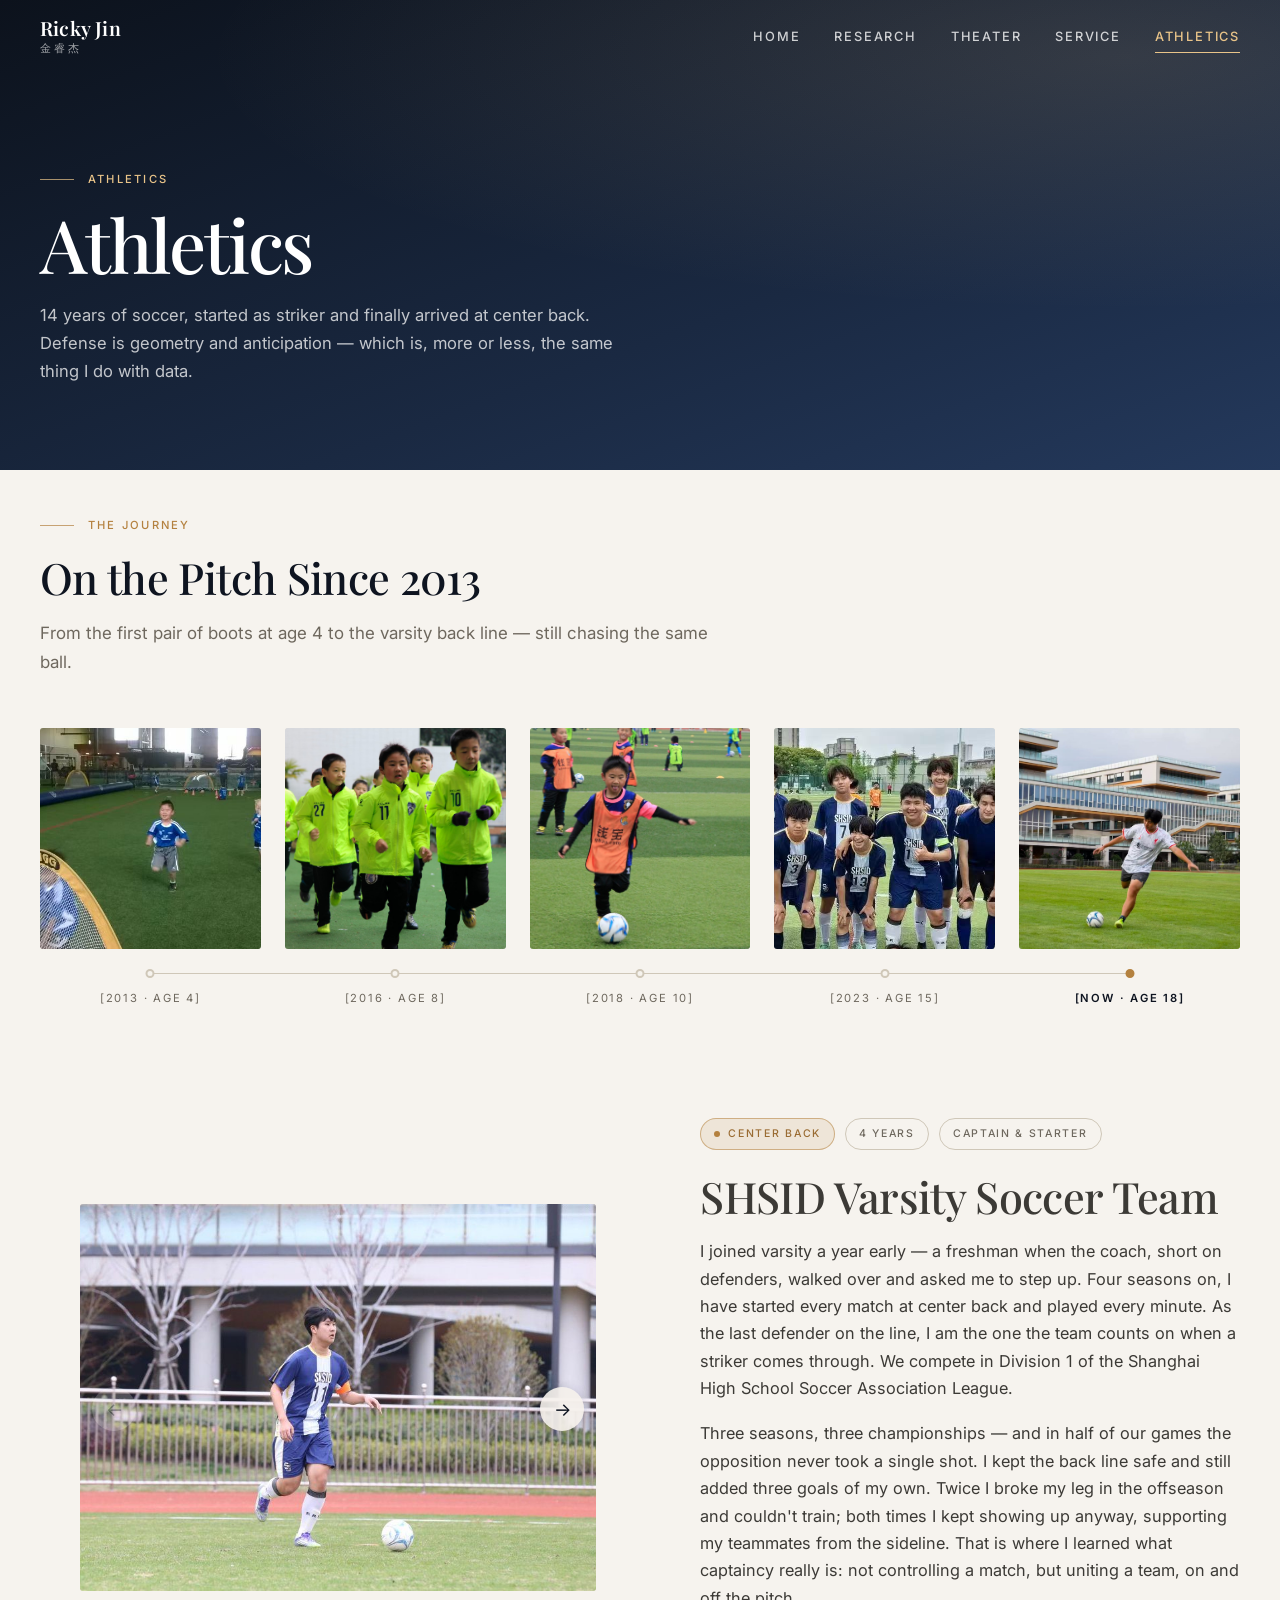
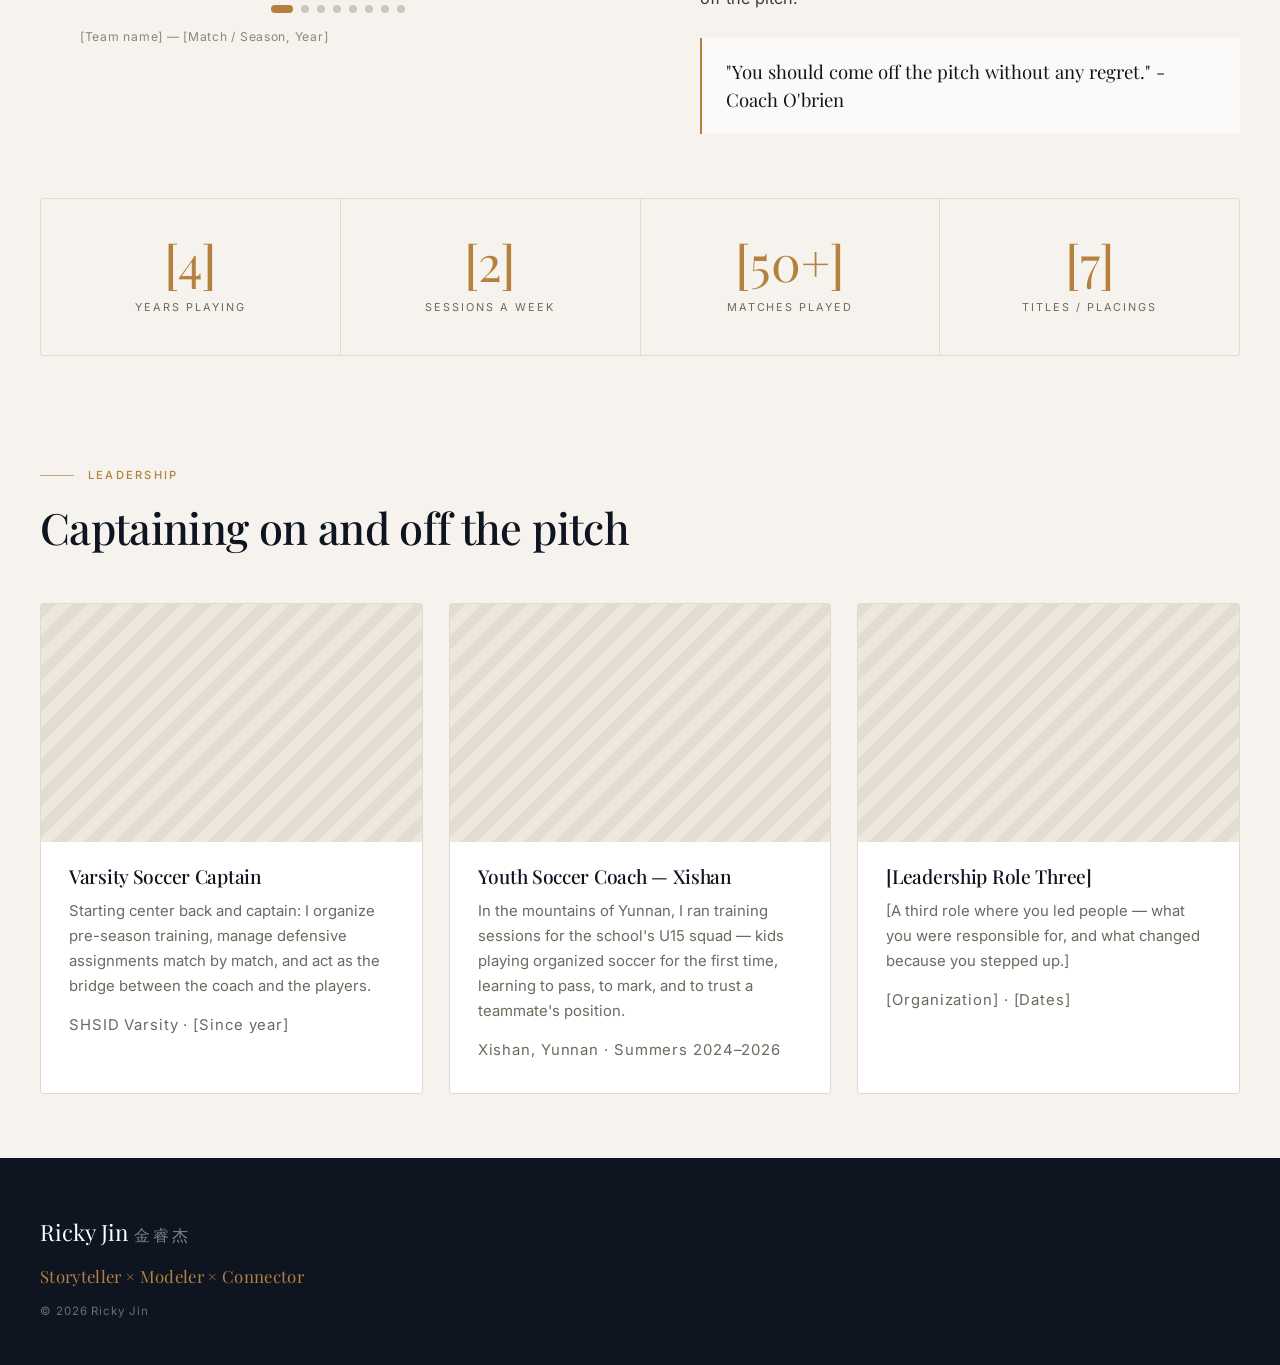
==== athletics.html @ ca59f499 "Update athletics.html" ====
<!DOCTYPE html>
<html lang="en">
<head>
<meta charset="utf-8">
<meta name="viewport" content="width=device-width, initial-scale=1">
<title>Athletics — Ricky Jin</title>
<meta name="description" content="Athletics: soccer, position, team results and training history.">
<link rel="preconnect" href="https://fonts.googleapis.com">
<link rel="preconnect" href="https://fonts.gstatic.com" crossorigin>
<link href="https://fonts.googleapis.com/css2?family=Playfair+Display:ital,wght@0,400..700;1,400..600&family=Inter:wght@300..600&display=swap" rel="stylesheet">
<link rel="stylesheet" href="assets/css/main.css?v=20261031">
</head>
<body>

<header class="nav nav--over">
  <div class="nav__inner">
    <a class="brand" href="index.html">
      <span class="brand__en">Ricky Jin</span>
      <span class="brand__cn">金睿杰</span>
    </a>
    <button class="nav__burger" type="button" aria-label="Open menu" aria-expanded="false">
      <span></span><span></span><span></span>
    </button>
    <nav class="nav__links" aria-label="Primary">
      <a href="index.html">Home</a>
      <a href="research.html">Research</a>
      <a href="theater.html">Theater</a>
      <a href="service.html">Service</a>
      <a href="athletics.html" class="is-active" aria-current="page">Athletics</a>
    </nav>
  </div>
</header>

<!-- ==================================================== PAGE HEAD -->
<section class="phead">
  <div class="phead__inner">
    <p class="kicker" data-key="athletics.kicker" data-ph="Section label">Athletics</p>
    <h1 class="display" style="font-size:clamp(2.6rem,6.4vw,4.6rem)" data-key="athletics.title" data-ph="Page title">Athletics</h1>
    <p class="phead__lede" data-key="athletics.lede" data-ph="Page subtitle">
      [N] years of soccer, mostly at center back. Defense is geometry and anticipation —
      which is, more or less, the same thing I do with data.
    </p>
  </div>
</section>

<!-- ==================================================== JOURNEY · 成长轨迹 -->
<section class="section section--tight">
  <div class="wrap">
    <div class="sec-head reveal">
      <p class="kicker" data-key="athletics.journey.kicker" data-ph="Section label">The Journey · 成长轨迹</p>
      <h2 class="h2" data-key="athletics.journey.title" data-ph="Headline">On the Pitch Since [Year]</h2>
      <p class="lead" data-key="athletics.journey.note" data-ph="Short note">
        [One line: from the first pair of boots at age [N] to the varsity back line — still chasing the same ball.]
      </p>
    </div>
    <div class="jgrid">
      <figure class="tile reveal" data-lightbox data-cap="[Year] — [First boots / first team]">
        <div class="ph r-1x1" data-img-key="athletics.j1">
          <img alt="Soccer through the years — childhood photo one">
          <span class="ph__hint">Click to upload photo</span>
        </div>
        <figcaption class="jyear" data-key="athletics.j1.year" data-ph="Year">[2013 · Age 7]</figcaption>
      </figure>

      <figure class="tile reveal" data-lightbox data-cap="[Year] — [Occasion]">
        <div class="ph r-1x1" data-img-key="athletics.j2">
          <img alt="Soccer through the years — childhood photo two">
          <span class="ph__hint">Click to upload photo</span>
        </div>
        <figcaption class="jyear" data-key="athletics.j2.year" data-ph="Year">[2016 · Age 10]</figcaption>
      </figure>

      <figure class="tile reveal" data-lightbox data-cap="[Year] — [Occasion]">
        <div class="ph r-1x1" data-img-key="athletics.j3">
          <img alt="Soccer through the years — childhood photo three">
          <span class="ph__hint">Click to upload photo</span>
        </div>
        <figcaption class="jyear" data-key="athletics.j3.year" data-ph="Year">[2019 · Age 13]</figcaption>
      </figure>

      <figure class="tile reveal" data-lightbox data-cap="[Year] — [Occasion]">
        <div class="ph r-1x1" data-img-key="athletics.j4">
          <img alt="Soccer through the years — childhood photo four">
          <span class="ph__hint">Click to upload photo</span>
        </div>
        <figcaption class="jyear" data-key="athletics.j4.year" data-ph="Year">[2022 · Age 16]</figcaption>
      </figure>

      <figure class="tile tile--now reveal" data-lightbox data-cap="Now — varsity back line">
        <div class="ph r-1x1" data-img-key="athletics.j5">
          <img alt="Soccer now — recent match photo">
          <span class="ph__hint">Click to upload photo</span>
        </div>
        <figcaption class="jyear" data-key="athletics.j5.year" data-ph="Year">[Now]</figcaption>
      </figure>
    </div>
  </div>
</section>

<!-- ==================================================== SOCCER -->
<section class="section">
  <div class="wrap">
    <div class="feature reveal">
      <figure class="feature__media">
        <div class="slider" aria-label="Soccer photos">
          <div class="slider__viewport">
            <div class="slider__track">
              <div class="ph r-4x3" data-img-key="athletics.soccer.main">
                <img alt="Soccer match — photo 1">
                <span class="ph__hint">Click to upload photo 1</span>
              </div>
              <div class="ph r-4x3" data-img-key="athletics.soccer.p2">
                <img alt="Soccer — photo 2">
                <span class="ph__hint">Click to upload photo 2</span>
              </div>
              <div class="ph r-4x3" data-img-key="athletics.soccer.p3">
                <img alt="Soccer — photo 3">
                <span class="ph__hint">Click to upload photo 3</span>
              </div>
              <div class="ph r-4x3" data-img-key="athletics.soccer.p4">
                <img alt="Soccer — photo 4">
                <span class="ph__hint">Click to upload photo 4</span>
              </div>
              <div class="ph r-4x3" data-img-key="athletics.soccer.p5">
                <img alt="Soccer — photo 5">
                <span class="ph__hint">Click to upload photo 5</span>
              </div>
              <div class="ph r-4x3" data-img-key="athletics.soccer.p6">
                <img alt="Soccer — photo 6">
                <span class="ph__hint">Click to upload photo 6</span>
              </div>
              <div class="ph r-4x3" data-img-key="athletics.soccer.p7">
                <img alt="Soccer — photo 7">
                <span class="ph__hint">Click to upload photo 7</span>
              </div>
              <div class="ph r-4x3" data-img-key="athletics.soccer.p8">
                <img alt="Soccer — photo 8">
                <span class="ph__hint">Click to upload photo 8</span>
              </div>
            </div>
          </div>
          <button class="slider__prev" aria-label="Previous photo">←</button>
          <button class="slider__next" aria-label="Next photo">→</button>
          <div class="slider__dots">
            <button class="slider__dot" aria-label="Go to photo 1"></button>
            <button class="slider__dot" aria-label="Go to photo 2"></button>
            <button class="slider__dot" aria-label="Go to photo 3"></button>
            <button class="slider__dot" aria-label="Go to photo 4"></button>
            <button class="slider__dot" aria-label="Go to photo 5"></button>
            <button class="slider__dot" aria-label="Go to photo 6"></button>
            <button class="slider__dot" aria-label="Go to photo 7"></button>
            <button class="slider__dot" aria-label="Go to photo 8"></button>
          </div>
        </div>
        <figcaption class="cap" data-key="athletics.soccer.cap" data-ph="Photo caption">
          [Team name] — [Match / Season, Year]
        </figcaption>
      </figure>

      <div class="feature__text">
        <div class="tags">
          <span class="tag tag--pub" data-key="athletics.soccer.tag1" data-ph="Tag">Center Back</span>
          <span class="tag" data-key="athletics.soccer.tag2" data-ph="Tag">[N] years</span>
          <span class="tag" data-key="athletics.soccer.tag3" data-ph="Tag">[Captain / Starter]</span>
        </div>
        <h2 class="h2" data-key="athletics.soccer.title" data-ph="Headline">Soccer — [Team Name]</h2>
        <p data-key="athletics.soccer.p1" data-ph="Paragraph">
          I joined varsity a year early — a freshman when the coach, short on defenders,
          walked over and asked me to step up. Four seasons on, I have started every match
          at center back and played every minute. As the last defender on the line, I am
          the one the team counts on when a striker comes through. We compete in Division 1
          of the Shanghai High School Soccer Association League.
        </p>
        <p data-key="athletics.soccer.p2" data-ph="Paragraph">
          Three seasons, three championships — and in half of our games the opposition
          never took a single shot. I kept the back line safe and still added three goals
          of my own. Twice I broke my leg in the offseason and couldn't train; both times
          I kept showing up anyway, supporting my teammates from the sideline. That is
          where I learned what captaincy really is: not controlling a match, but uniting
          a team, on and off the pitch.
        </p>
        <div class="pull" data-key="athletics.soccer.quote" data-ph="Pull quote">
          "[A line from a coach, or the rule you play by.]"
        </div>
      </div>
    </div>
  </div>
</section>

<!-- ==================================================== NUMBERS -->
<section class="section section--tight" style="padding-top:0">
  <div class="wrap reveal">
    <div class="stats">
      <div class="stat">
        <div class="stat__num" data-key="athletics.stat1.num" data-ph="Number">[00]</div>
        <div class="stat__label" data-key="athletics.stat1.label" data-ph="Label">Years playing</div>
      </div>
      <div class="stat">
        <div class="stat__num" data-key="athletics.stat2.num" data-ph="Number">[0]</div>
        <div class="stat__label" data-key="athletics.stat2.label" data-ph="Label">Sessions a week</div>
      </div>
      <div class="stat">
        <div class="stat__num" data-key="athletics.stat3.num" data-ph="Number">[00]</div>
        <div class="stat__label" data-key="athletics.stat3.label" data-ph="Label">Matches played</div>
      </div>
      <div class="stat">
        <div class="stat__num" data-key="athletics.stat4.num" data-ph="Number">[0]</div>
        <div class="stat__label" data-key="athletics.stat4.label" data-ph="Label">Titles / placings</div>
      </div>
    </div>
  </div>
</section>

<!-- ==================================================== LEADERSHIP -->
<section class="section">
  <div class="wrap">
    <div class="sec-head reveal">
      <p class="kicker" data-key="athletics.lead.kicker" data-ph="Section label">Leadership</p>
      <h2 class="h2" data-key="athletics.lead.title" data-ph="Headline">Captaining on and off the pitch</h2>
    </div>

    <div class="subcards">
      <article class="subcard reveal">
        <div class="ph r-16x10" data-img-key="athletics.lead1" style="margin:-30px -28px 24px;border-radius:0">
          <img alt="Team captain">
          <span class="ph__hint">Click to upload photo</span>
        </div>
        <h3 data-key="athletics.lead1.title" data-ph="Title">Varsity Soccer Captain</h3>
        <p data-key="athletics.lead1.text" data-ph="Description">
          Starting center back and captain: I organize pre-season training, manage
          defensive assignments match by match, and act as the bridge between the
          coach and the players.
        </p>
        <p class="cap" data-key="athletics.lead1.meta" data-ph="Meta line">SHSID Varsity · [Since year]</p>
      </article>

      <article class="subcard reveal">
        <div class="ph r-16x10" data-img-key="athletics.lead2" style="margin:-30px -28px 24px;border-radius:0">
          <img alt="Coaching youth soccer in Xishan">
          <span class="ph__hint">Click to upload photo</span>
        </div>
        <h3 data-key="athletics.lead2.title" data-ph="Title">Youth Soccer Coach — Xishan</h3>
        <p data-key="athletics.lead2.text" data-ph="Description">
          In the mountains of Yunnan, I ran training sessions for the school's
          U15 squad — kids playing organized soccer for the first time, learning
          to pass, to mark, and to trust a teammate's position.
        </p>
        <p class="cap" data-key="athletics.lead2.meta" data-ph="Meta line">Xishan, Yunnan · Summers 2024–2026</p>
      </article>

      <article class="subcard reveal">
        <div class="ph r-16x10" data-img-key="athletics.lead3" style="margin:-30px -28px 24px;border-radius:0">
          <img alt="Third leadership role">
          <span class="ph__hint">Click to upload photo</span>
        </div>
        <h3 data-key="athletics.lead3.title" data-ph="Title">[Leadership Role Three]</h3>
        <p data-key="athletics.lead3.text" data-ph="Description">
          [A third role where you led people — what you were responsible for,
          and what changed because you stepped up.]
        </p>
        <p class="cap" data-key="athletics.lead3.meta" data-ph="Meta line">[Organization] · [Dates]</p>
      </article>
    </div>
  </div>
</section>

<footer class="foot">
  <div class="wrap foot__inner">
    <div>
      <div class="foot__brand">Ricky Jin <span style="opacity:.45;font-size:.7em;letter-spacing:.2em">金睿杰</span></div>
      <div class="foot__tags" data-key="global.foot.note" data-ph="Three nouns that characterize you">Storyteller × Modeler × Connector</div>
      <div class="foot__small">© <span id="year">2026</span> Ricky Jin</div>
    </div>
  </div>
</footer>

<script src="assets/js/overlay.js?v=20261031"></script>
<script src="assets/js/app.js?v=20261031"></script>
<script src="assets/js/edit.js?v=20261031"></script>
</body>
</html>
---- assets/css/main.css ----
/* ========================================================================
   Ricky Jin — Personal Showcase Site
   Design language: editorial, restrained, deep ink + warm paper + brass
   ======================================================================== */

:root{
  --ink:#0E1420;
  --ink-2:#151D2B;
  --navy:#1B2A44;
  --navy-2:#243a5e;
  --paper:#F6F3EE;
  --paper-2:#FFFFFF;
  --line:#E0DACE;
  --line-2:#CFC7B8;
  --muted:#6E685E;
  --muted-2:#8C857A;
  --accent:#B4813F;
  --accent-2:#9A6C33;
  --accent-soft:rgba(180,129,63,.12);

  --serif:"Playfair Display","Cormorant Garamond",Georgia,"Songti SC","Source Han Serif SC",serif;
  --sans:"Inter",-apple-system,BlinkMacSystemFont,"Segoe UI","PingFang SC","Hiragino Sans GB","Microsoft YaHei",sans-serif;

  --nav-h:74px;
  --wrap:1200px;
  --ease:cubic-bezier(.22,.68,.24,1);
}

*,*::before,*::after{box-sizing:border-box}
html{scroll-behavior:smooth;-webkit-text-size-adjust:100%}
body{
  margin:0;
  font-family:var(--sans);
  font-size:16px;
  line-height:1.68;
  color:var(--ink);
  background:var(--paper);
  -webkit-font-smoothing:antialiased;
  overflow-x:hidden;
}
img{max-width:100%;display:block}
a{color:inherit;text-decoration:none}
button{font-family:inherit}
h1,h2,h3,h4{margin:0;font-family:var(--serif);font-weight:500;letter-spacing:-.015em;line-height:1.12}
p{margin:0}
ul{margin:0;padding:0;list-style:none}

/* ---------------------------------------------------------------- layout */
.wrap{width:min(var(--wrap),100% - 56px);margin-inline:auto}
@media (max-width:720px){.wrap{width:calc(100% - 40px)}}
.section{padding:64px 0}
.section--tight{padding:46px 0}
.section--ink{background:var(--ink);color:var(--paper)}
@media (max-width:820px){
  .section{padding:48px 0}
  .section--tight{padding:34px 0}
}
/* tighter junction: about intro → four cards */
#about{padding-bottom:32px}
#about + .section{padding-top:32px}
@media (max-width:820px){#about{padding-bottom:24px}#about + .section{padding-top:24px}}

.sec-head{margin-bottom:52px;max-width:760px}
.sec-head--split{display:flex;align-items:flex-end;justify-content:space-between;gap:32px;max-width:none;flex-wrap:wrap}
.kicker{
  display:flex;align-items:center;gap:14px;
  font-size:.7rem;letter-spacing:.2em;text-transform:uppercase;
  font-weight:500;color:var(--accent);margin-bottom:18px;
}
.kicker::before{content:"";width:34px;height:1px;background:currentColor;opacity:.7}
.h2{font-size:clamp(1.85rem,3.4vw,2.7rem);margin-bottom:18px}
.lead{font-size:1.06rem;color:var(--muted);max-width:62ch}
.muted{color:var(--muted)}

/* ------------------------------------------------------------ typography */
.display{
  font-family:var(--serif);
  font-size:clamp(3rem,8.2vw,6rem);
  line-height:1;letter-spacing:-.03em;font-weight:500;
}
.display__cn{
  display:block;font-family:var(--serif);
  font-size:clamp(1.1rem,2.2vw,1.6rem);letter-spacing:.34em;
  font-weight:400;margin-top:18px;opacity:.72;
}

/* ------------------------------------------------------------------ nav */
.nav{
  position:fixed;top:0;left:0;right:0;z-index:60;height:var(--nav-h);
  display:flex;align-items:center;
  transition:background .35s var(--ease),color .35s var(--ease),box-shadow .35s var(--ease),border-color .35s var(--ease);
  border-bottom:1px solid transparent;
}
.nav__inner{
  width:min(var(--wrap),100% - 56px);margin-inline:auto;
  display:flex;align-items:center;justify-content:space-between;gap:24px;
}
.nav--over{color:#fff}
.nav.is-solid{
  background:rgba(246,243,238,.9);
  -webkit-backdrop-filter:blur(14px);backdrop-filter:blur(14px);
  border-bottom-color:var(--line);color:var(--ink);
}
.brand{display:flex;flex-direction:column;line-height:1.1}
.brand__en{font-family:var(--serif);font-size:1.22rem;letter-spacing:.01em;font-weight:600}
.brand__cn{font-size:.66rem;letter-spacing:.28em;opacity:.6;margin-top:3px}
.nav__links{display:flex;align-items:center;gap:34px}
.nav__links a{
  position:relative;font-size:.8rem;letter-spacing:.14em;text-transform:uppercase;
  font-weight:500;padding:6px 0;opacity:.78;transition:opacity .25s var(--ease);
}
.nav__links a::after{
  content:"";position:absolute;left:0;right:0;bottom:0;height:1px;
  background:currentColor;transform:scaleX(0);transform-origin:left;
  transition:transform .35s var(--ease);
}
.nav__links a:hover{opacity:1}
.nav__links a:hover::after{transform:scaleX(1)}
.nav__links a.is-active{opacity:1;color:var(--accent)}
.nav__links a.is-active::after{transform:scaleX(1);background:var(--accent)}
.nav--over .nav__links a.is-active{color:#E9C489}
.nav--over .nav__links a.is-active::after{background:#E9C489}

.nav__burger{
  display:none;width:42px;height:42px;border:1px solid currentColor;border-radius:2px;
  background:none;color:inherit;cursor:pointer;align-items:center;justify-content:center;
  flex-direction:column;gap:5px;opacity:.85;
}
.nav__burger span{display:block;width:18px;height:1px;background:currentColor}
@media (max-width:900px){
  .nav__burger{display:flex}
  .nav__links{
    position:absolute;top:var(--nav-h);left:0;right:0;
    flex-direction:column;align-items:flex-start;gap:0;
    background:var(--paper);color:var(--ink);
    border-bottom:1px solid var(--line);
    padding:8px 28px 20px;
    transform:translateY(-12px);opacity:0;pointer-events:none;
    transition:opacity .3s var(--ease),transform .3s var(--ease);
  }
  .nav__links.is-open{opacity:1;transform:none;pointer-events:auto}
  .nav__links a{padding:14px 0;width:100%;border-bottom:1px solid var(--line);font-size:.85rem}
  .nav__links a:last-child{border-bottom:0}
}

/* ------------------------------------------------------------ dark hero */
.hero{
  position:relative;min-height:min(92vh,820px);
  display:flex;align-items:flex-end;
  background:linear-gradient(165deg,#0B111B 0%,#16233A 55%,#22344F 100%);
  color:#fff;overflow:hidden;
}
.hero::after{
  content:"";position:absolute;inset:0;z-index:2;pointer-events:none;
  background:linear-gradient(180deg,rgba(8,12,20,.62) 0%,rgba(8,12,20,.22) 38%,rgba(8,12,20,.82) 100%);
}
.hero__media{position:absolute;inset:0;z-index:0}
.hero__media img{width:100%;height:100%;object-fit:cover;opacity:.42}
.hero__inner{
  position:relative;z-index:3;
  width:min(var(--wrap),100% - 56px);margin-inline:auto;
  padding-bottom:clamp(64px,9vh,110px);padding-top:calc(var(--nav-h) + 60px);
}
.hero .kicker{color:#E9C489;margin-bottom:26px}
.hero__lede{
  max-width:46ch;margin-top:30px;font-size:clamp(1.02rem,1.5vw,1.24rem);
  color:rgba(255,255,255,.8);line-height:1.62;
}
.hero__cta{display:flex;gap:16px;flex-wrap:wrap;margin-top:44px}

/* page header (inner pages) */
.phead{
  position:relative;color:#fff;overflow:hidden;
  background:linear-gradient(160deg,#0C121C 0%,#1A2942 62%,#24395C 100%);
  padding:calc(var(--nav-h) + 96px) 0 84px;
}
.phead::after{
  content:"";position:absolute;inset:0;pointer-events:none;
  background:radial-gradient(120% 90% at 88% 12%,rgba(233,196,137,.14),transparent 60%);
}
.phead__inner{position:relative;z-index:2;width:min(var(--wrap),100% - 56px);margin-inline:auto}
.phead .kicker{color:#E9C489}
.phead__lede{margin-top:22px;max-width:58ch;color:rgba(255,255,255,.74);font-size:1.04rem}
@media (max-width:820px){.phead{padding:calc(var(--nav-h) + 64px) 0 56px}}

/* --------------------------------------------------------------- buttons */
.btn{
  display:inline-flex;align-items:center;gap:10px;
  padding:15px 30px;border-radius:2px;border:1px solid transparent;
  font-size:.78rem;letter-spacing:.16em;text-transform:uppercase;font-weight:500;
  cursor:pointer;transition:transform .28s var(--ease),background .28s var(--ease),color .28s var(--ease),border-color .28s var(--ease);
}
.btn:hover{transform:translateY(-2px)}
.btn--solid{background:var(--ink);color:var(--paper)}
.btn--solid:hover{background:var(--ink-2)}
.btn--paper{background:var(--paper);color:var(--ink)}
.btn--paper:hover{background:#fff}
.btn--ghost{border-color:rgba(255,255,255,.4);color:#fff}
.btn--ghost:hover{border-color:#fff;background:rgba(255,255,255,.08)}
.btn--line{border-color:var(--line-2);color:var(--ink)}
.btn--line:hover{border-color:var(--accent);color:var(--accent)}
.btn--accent{background:var(--accent);color:#fff}
.btn--accent:hover{background:var(--accent-2)}
.btn__arrow{font-size:1rem;line-height:1}

/* ------------------------------------------------------------- figures */
.ph{position:relative;overflow:hidden;background:#E7E1D6;border-radius:3px}
.ph::before{
  content:"";position:absolute;inset:0;z-index:0;
  background:repeating-linear-gradient(135deg,#E2DCD1 0 11px,#EDE8DE 11px 22px);
}
.ph img{position:relative;z-index:1;width:100%;height:100%;object-fit:cover;transform:scale(var(--pz,1))}
.ph:not(.has-img) img{display:none}
.ph__hint{
  position:absolute;inset:0;z-index:2;display:none;flex-direction:column;
  align-items:center;justify-content:center;gap:10px;padding:18px;text-align:center;
  font-size:.68rem;letter-spacing:.18em;text-transform:uppercase;color:#8B8377;
}
body.is-editing .ph__hint{display:flex}
.ph__hint::before{
  content:"+";font-family:var(--serif);font-size:1.6rem;line-height:1;
  width:38px;height:38px;border:1px dashed #B7AFA1;border-radius:50%;
  display:flex;align-items:center;justify-content:center;color:#A79E8F;
}
.ph.has-img::before,.ph.has-img .ph__hint{display:none}
.ph--fill{position:absolute;inset:0;border-radius:0;background:transparent}
.ph--fill::before{background:repeating-linear-gradient(135deg,#131C2C 0 11px,#182338 11px 22px)}
.ph--fill .ph__hint{color:#7C8AA0}
.r-21x9{aspect-ratio:21/9}
.r-16x10{aspect-ratio:16/10}
.r-4x3{aspect-ratio:4/3}
.r-3x2{aspect-ratio:3/2}
.r-1x1{aspect-ratio:1/1}
.r-4x5{aspect-ratio:4/5}
.r-3x4{aspect-ratio:3/4}
.r-2x3{aspect-ratio:2/3}
.cap{margin-top:14px;font-size:.76rem;letter-spacing:.06em;color:var(--muted-2)}

/* ------------------------------------------------------------ home intro */
.intro{display:grid;grid-template-columns:1.15fr .85fr;gap:clamp(40px,6vw,86px);align-items:start}
.intro__body p + p{margin-top:20px}
.intro__body{font-size:1.05rem;color:#3C3A36}
.intro__side{position:sticky;top:calc(var(--nav-h) + 40px)}
.about__tags{display:inline-block;margin-top:30px;padding:10px 18px;background:rgba(180,129,63,.15);border-radius:4px;font-family:var(--serif);font-size:1.34rem;line-height:1.3;color:var(--accent)}
@media (max-width:900px){
  .intro{grid-template-columns:1fr}
  .intro__side{position:static;max-width:420px}
}

/* ---------------------------------------------------------------- cards */
.cards{display:grid;grid-template-columns:repeat(4,1fr);gap:26px}
@media (max-width:1000px){.cards{grid-template-columns:repeat(2,1fr)}}
@media (max-width:560px){.cards{grid-template-columns:1fr}}
.card{
  display:flex;flex-direction:column;background:var(--paper-2);
  border:1px solid var(--line);border-radius:3px;overflow:hidden;
  transition:transform .4s var(--ease),box-shadow .4s var(--ease),border-color .4s var(--ease);
}
.card:hover{transform:translateY(-6px);box-shadow:0 22px 44px -28px rgba(14,20,32,.42);border-color:var(--line-2)}
.card .ph{border-radius:0;overflow:hidden}
.card .ph img{transition:transform .6s var(--ease)}
.card:hover .ph img{transform:scale(calc(var(--pz,1) * 1.06))}
.card__body{padding:26px 24px 28px;display:flex;flex-direction:column;flex:1}
.card__idx{font-size:.68rem;letter-spacing:.2em;color:var(--accent);margin-bottom:12px}
.card__title{font-size:1.34rem;margin-bottom:10px}
.card__text{font-size:.92rem;color:var(--muted);flex:1}
.card__link{
  margin-top:22px;font-size:.72rem;letter-spacing:.16em;text-transform:uppercase;
  font-weight:500;color:var(--ink);display:inline-flex;align-items:center;gap:8px;
}
.card__link span{transition:transform .3s var(--ease)}
.card:hover .card__link span{transform:translateX(5px)}
.card:hover .card__link{color:var(--accent)}

/* ------------------------------------------------------------ research */
.rblock{
  display:grid;grid-template-columns:1.02fr .98fr;gap:clamp(34px,5vw,72px);
  align-items:center;padding:56px 0;border-top:1px solid var(--line);
}
.rblock:first-of-type{border-top:0;padding-top:0}
.rblock:nth-child(even) .rblock__media{order:2}
@media (max-width:900px){
  .rblock{grid-template-columns:1fr;gap:30px;padding:44px 0}
  .rblock:nth-child(even) .rblock__media{order:0}
}
.tags{display:flex;flex-wrap:wrap;gap:10px;margin-bottom:22px}
.tag{
  display:inline-flex;align-items:center;gap:8px;
  font-size:.66rem;letter-spacing:.16em;text-transform:uppercase;font-weight:500;
  padding:6px 13px;border:1px solid var(--line-2);border-radius:999px;color:var(--muted);
}
.tag--pub{border-color:rgba(180,129,63,.55);background:var(--accent-soft);color:var(--accent-2)}
.tag--pub::before{content:"";width:6px;height:6px;border-radius:50%;background:var(--accent)}
.tag--prog{border-color:var(--line-2);color:var(--muted)}
.tag--prog::before{content:"";width:6px;height:6px;border-radius:50%;background:var(--muted-2)}
.rblock__title{font-size:clamp(1.5rem,2.6vw,2.1rem);margin-bottom:16px}
.rblock__text{color:var(--muted);font-size:.98rem;max-width:60ch}
.rmeta{
  display:flex;flex-wrap:wrap;gap:28px;margin-top:26px;padding-top:22px;
  border-top:1px solid var(--line);
}
.rmeta div{font-size:.78rem;color:var(--muted-2)}
.rmeta dt{letter-spacing:.16em;text-transform:uppercase;font-size:.64rem;margin-bottom:5px;color:var(--muted)}
.rmeta dd{margin:0;color:var(--ink);font-weight:500}

details.abstract{margin-top:26px;border-top:1px solid var(--line);padding-top:16px}
details.abstract summary{
  cursor:pointer;list-style:none;display:flex;align-items:center;gap:10px;
  font-size:.72rem;letter-spacing:.18em;text-transform:uppercase;font-weight:500;color:var(--muted);
}
details.abstract summary::-webkit-details-marker{display:none}
details.abstract summary::after{
  content:"+";margin-left:auto;font-family:var(--serif);font-size:1.25rem;color:var(--accent);line-height:1;
}
details.abstract[open] summary::after{content:"\2013"}
.abstract__body{
  margin-top:16px;font-size:.92rem;color:var(--muted);max-width:66ch;
  padding:20px 22px;background:rgba(255,255,255,.7);border-left:2px solid var(--accent);
}

/* ------------------------------------------------------------- journey */
.jgrid{display:grid;grid-template-columns:repeat(5,1fr);gap:24px;align-items:start}
.jgrid .tile{margin:0}
@media (max-width:640px){
  .jgrid{display:flex;overflow-x:auto;gap:16px;padding-bottom:10px;scroll-snap-type:x proximity}
  .jgrid .tile{flex:0 0 40%;max-width:40%;scroll-snap-align:start}
  .jyear{margin-top:18px}
  .jyear::after{left:-16px;right:-16px}
}
.jyear{
  position:relative;margin-top:24px;padding-top:16px;text-align:center;
  font-size:.7rem;letter-spacing:.16em;text-transform:uppercase;color:var(--muted);
}
.jyear::before{
  content:"";position:absolute;top:-4px;left:50%;transform:translateX(-50%);
  width:9px;height:9px;border-radius:50%;background:var(--paper);border:2px solid var(--line-2);
  z-index:1;
}
.jyear::after{
  content:"";position:absolute;top:0;left:-24px;right:-24px;height:1px;background:var(--line-2);
}
.tile:first-child .jyear::after{left:50%}
.tile:last-child .jyear::after{right:50%}
.tile--now .jyear{color:var(--ink);font-weight:600}
.tile--now .jyear::before{background:var(--accent);border-color:var(--accent)}

/* -------------------------------------------------------------- theater */
.pgrid{display:grid;grid-template-columns:repeat(3,1fr);gap:22px;align-items:start}
.pgrid--2{grid-template-columns:repeat(2,1fr)}
.pgrid .span2{grid-column:span 2}
.pgrid .tile{margin:0}
.tnote{display:flex;align-items:center;min-width:0}
.tnote__in{width:100%;min-width:0}
.rstats{display:grid;grid-template-columns:repeat(4,1fr);gap:18px;margin-top:30px}
.rstat b{display:block;font-family:var(--serif);font-weight:600;font-size:clamp(1.6rem,2.4vw,2.1rem);line-height:1;color:var(--accent)}
.rstat span{display:block;margin-top:8px;font-size:.68rem;letter-spacing:.14em;text-transform:uppercase;color:var(--muted-2)}
.rlist-kicker{margin-top:34px;font-size:.68rem;letter-spacing:.16em;text-transform:uppercase;color:var(--muted-2)}
.rlist{margin:10px 0 0;padding:0;list-style:none}
.rlist li{position:relative;padding-left:22px;margin-top:10px;color:var(--muted);font-size:.95rem;line-height:1.55}
.rlist li::before{content:"";position:absolute;left:2px;top:.5em;width:7px;height:7px;border-radius:50%;background:var(--accent-soft);border:1.5px solid var(--accent)}
@media (max-width:620px){.rstats{grid-template-columns:repeat(2,1fr);gap:14px}}
@media (max-width:1000px){.pgrid{grid-template-columns:repeat(2,1fr)}}
@media (max-width:620px){.pgrid,.pgrid--2{grid-template-columns:1fr}.pgrid .span2{grid-column:auto}}
.tile{break-inside:avoid;margin:0 0 22px;cursor:zoom-in;position:relative}
.tile .ph{border-radius:3px}
.tile__cap{margin-top:12px}
.tile__cap b{font-family:var(--serif);font-weight:600;font-size:1.02rem;display:block;letter-spacing:0}
.tile__cap em{font-style:normal;color:var(--muted);font-size:.84rem;display:block;margin-top:4px}
.tile__cap time{font-size:.7rem;letter-spacing:.14em;text-transform:uppercase;color:var(--muted-2);display:block;margin-top:6px}

/* ------------------------------------------------------------ carousel */
.carousel{overflow:hidden;margin-top:8px}
.carousel__track{display:flex;gap:22px;will-change:transform}
.carousel__slide{flex:0 0 auto;width:clamp(280px,26vw,380px);margin:0;cursor:zoom-in}
.carousel__slide .ph{margin:0}
@media (max-width:640px){
  .carousel__slide{width:clamp(200px,60vw,260px)}
}
/* -------- edit mode: no animation, allow scroll to reach every slide -------- */
body.rjs-editing .carousel,
body.is-editing .carousel{overflow-x:auto;overflow-y:hidden;scrollbar-width:thin;-webkit-overflow-scrolling:touch}
body.rjs-editing .carousel::-webkit-scrollbar,
body.is-editing .carousel::-webkit-scrollbar{height:6px}
body.rjs-editing .carousel::-webkit-scrollbar-thumb,
body.is-editing .carousel::-webkit-scrollbar-thumb{background:#B4813F;border-radius:3px}
body.rjs-editing .carousel__track,
body.is-editing .carousel__track{animation:none !important;transform:none !important;transition:none !important}
body.rjs-editing .carousel__clone,
body.is-editing .carousel__clone{display:none}

/* -------------------------------------------------------------- slider */
.slider{position:relative}
.slider__viewport{overflow:hidden}
.slider__track{display:flex;transition:transform .6s var(--ease)}
.slider__track .ph{flex:0 0 100%;min-width:0;margin:0}
.slider__prev,.slider__next{
  position:absolute;top:50%;transform:translateY(-50%);width:44px;height:44px;border-radius:50%;
  border:0;cursor:pointer;background:rgba(245,241,235,.9);color:var(--ink);
  font-size:1.15rem;line-height:1;display:flex;align-items:center;justify-content:center;
  box-shadow:0 2px 12px rgba(23,32,43,.22);transition:opacity .3s var(--ease),background .3s var(--ease);
}
.slider__prev{left:12px}
.slider__next{right:12px}
.slider__prev:hover:not(:disabled),.slider__next:hover:not(:disabled){background:#fff}
.slider__prev:disabled,.slider__next:disabled{opacity:.25;cursor:default}
.slider__dots{display:flex;justify-content:center;gap:8px;margin-top:14px}
.slider__dot{width:8px;height:8px;padding:0;border:0;border-radius:999px;background:var(--line-2);cursor:pointer;transition:background .3s var(--ease),width .3s var(--ease)}
.slider__dot.is-on{width:22px;background:var(--accent)}
/* edit mode: stack all slides so every slot is reachable, hide controls */
body.rjs-editing .slider__track,body.is-editing .slider__track{display:block;transform:none !important;transition:none !important}
body.rjs-editing .slider__track .ph,body.is-editing .slider__track .ph{margin:0 0 14px}
body.rjs-editing .slider__prev,body.rjs-editing .slider__next,body.rjs-editing .slider__dots,
body.is-editing .slider__prev,body.is-editing .slider__next,body.is-editing .slider__dots{display:none}

/* --------------------------------------------------------------- video */
.video{
  position:relative;aspect-ratio:16/9;background:#0C121C;border-radius:3px;overflow:hidden;
}
.video iframe,.video video{position:absolute;inset:0;width:100%;height:100%;border:0}
.video__hint{
  position:absolute;inset:0;display:flex;flex-direction:column;align-items:center;justify-content:center;
  gap:12px;color:#8E9BB2;text-align:center;padding:24px;
  font-size:.7rem;letter-spacing:.18em;text-transform:uppercase;
}
.video__hint::before{
  content:"";width:58px;height:58px;border:1px solid #2E3D57;border-radius:50%;
  background:
    linear-gradient(90deg,transparent 44%,#8E9BB2 44%,#8E9BB2 56%,transparent 56%);
  opacity:.85;
}
.video.has-video .video__hint{display:none}
.vgrid{display:grid;grid-template-columns:repeat(2,1fr);gap:26px}
@media (max-width:860px){.vgrid{grid-template-columns:1fr}}

/* -------------------------------------------------------------- service */
.feature{display:grid;grid-template-columns:1.05fr .95fr;gap:clamp(34px,5vw,72px);align-items:center}
.feature--rev .feature__media{order:2}
@media (max-width:900px){
  .feature{grid-template-columns:1fr;gap:30px}
  .feature--rev .feature__media{order:0}
}
.feature__text p + p{margin-top:18px}
.feature__text{color:#3C3A36;font-size:1.02rem}
.pull{
  margin-top:26px;padding:20px 24px;border-left:2px solid var(--accent);
  font-family:var(--serif);font-size:1.16rem;line-height:1.5;color:var(--ink);
  background:rgba(255,255,255,.62);
}
.feature__media .pull{margin:16px 0 10px;font-size:1.32rem;line-height:1.45}
.subcards{display:grid;grid-template-columns:repeat(3,1fr);gap:26px}
@media (max-width:900px){.subcards{grid-template-columns:1fr}}
.subcard{background:var(--paper-2);border:1px solid var(--line);border-radius:3px;padding:30px 28px}
.subcard h3{font-size:1.2rem;margin-bottom:12px}
.subcard p{color:var(--muted);font-size:.93rem}

.stats{
  display:grid;grid-template-columns:repeat(4,1fr);
  border:1px solid var(--line);background:var(--line);gap:1px;border-radius:3px;overflow:hidden;
}
@media (max-width:860px){.stats{grid-template-columns:repeat(2,1fr)}}
.stat{background:var(--paper);padding:38px 22px;text-align:center}
.stat__num{font-family:var(--serif);font-size:clamp(2.1rem,4.2vw,3.1rem);color:var(--accent);line-height:1}
.stat__label{margin-top:12px;font-size:.68rem;letter-spacing:.18em;text-transform:uppercase;color:var(--muted)}

/* ------------------------------------------------------------- contact */
.contact{display:grid;grid-template-columns:1fr .8fr;gap:clamp(40px,6vw,80px);align-items:start}
@media (max-width:900px){.contact{grid-template-columns:1fr}}
.clist{display:grid;gap:2px;margin-top:34px}
.clist div{
  display:flex;justify-content:space-between;gap:24px;align-items:baseline;
  padding:18px 0;border-bottom:1px solid var(--line);flex-wrap:wrap;
}
.clist dt{font-size:.68rem;letter-spacing:.18em;text-transform:uppercase;color:var(--muted-2)}
.clist dd{margin:0;font-size:1.02rem}
.socials{display:flex;flex-wrap:wrap;gap:12px;margin-top:32px}
.socials a{
  font-size:.72rem;letter-spacing:.16em;text-transform:uppercase;
  padding:11px 18px;border:1px solid var(--line-2);border-radius:999px;color:var(--muted);
  transition:color .3s var(--ease),border-color .3s var(--ease);
}
.socials a:hover{color:var(--accent);border-color:var(--accent)}

/* -------------------------------------------------------------- footer */
.foot{background:var(--ink);color:rgba(255,255,255,.62);padding:56px 0 44px}
.foot__inner{display:flex;justify-content:space-between;gap:32px;flex-wrap:wrap;align-items:flex-end}
.foot__brand{font-family:var(--serif);font-size:1.4rem;color:#fff;margin-bottom:10px}
.foot__tags{font-family:var(--serif);font-size:1.05rem;color:var(--accent);margin:10px 0 12px;letter-spacing:.02em}
.foot__small{font-size:.72rem;letter-spacing:.08em;margin-top:8px;color:rgba(255,255,255,.38)}

/* --------------------------------------------------------------- reveal */
.reveal{opacity:0;transform:translateY(26px);transition:opacity .8s var(--ease),transform .8s var(--ease)}
.reveal.is-in{opacity:1;transform:none}
@media (prefers-reduced-motion:reduce){
  html{scroll-behavior:auto}
  .reveal{opacity:1;transform:none;transition:none}
}

/* ------------------------------------------------------------ lightbox */
.lb{
  position:fixed;inset:0;z-index:90;background:rgba(9,13,20,.95);
  display:flex;flex-direction:column;align-items:center;justify-content:center;
  padding:40px;opacity:0;pointer-events:none;transition:opacity .3s var(--ease);
}
.lb.is-open{opacity:1;pointer-events:auto}
.lb img{max-width:min(1100px,92vw);max-height:76vh;object-fit:contain;border-radius:2px}
.lb__cap{margin-top:20px;color:rgba(255,255,255,.7);font-size:.82rem;text-align:center;max-width:60ch}
.lb__close{
  position:absolute;top:26px;right:30px;width:44px;height:44px;border-radius:50%;
  border:1px solid rgba(255,255,255,.28);background:none;color:#fff;cursor:pointer;font-size:1.1rem;
}
.lb__close:hover{background:rgba(255,255,255,.12)}

/* ============================ EDIT MODE ============================== */
.edit-fab{
  position:fixed;right:24px;bottom:24px;z-index:80;
  width:56px;height:56px;border-radius:50%;border:0;cursor:pointer;
  background:var(--ink);color:var(--paper);font-size:1.05rem;
  box-shadow:0 14px 30px -12px rgba(14,20,32,.6);
  display:flex;align-items:center;justify-content:center;
  transition:transform .3s var(--ease),background .3s var(--ease);
}
.edit-fab:hover{transform:translateY(-3px);background:var(--accent)}
body.is-editing .edit-fab{background:var(--accent)}
.editbar{
  position:fixed;left:50%;bottom:24px;z-index:80;transform:translate(-50%,18px);
  display:none;align-items:center;justify-content:center;gap:10px;padding:12px 16px;
  width:max-content;max-width:calc(100vw - 32px);flex-wrap:wrap;
  background:var(--ink);border-radius:999px;box-shadow:0 18px 40px -18px rgba(14,20,32,.7);
  opacity:0;transition:opacity .3s var(--ease),transform .3s var(--ease);
}
body.is-editing .editbar{display:flex;opacity:1;transform:translate(-50%,0)}
.editbar button{
  border:0;background:none;color:rgba(255,255,255,.86);cursor:pointer;
  font-size:.7rem;letter-spacing:.16em;text-transform:uppercase;padding:10px 16px;border-radius:999px;
  transition:background .25s var(--ease),color .25s var(--ease);
}
.editbar button:hover{background:rgba(255,255,255,.12);color:#fff}
.editbar .editbar__save{background:var(--accent);color:#fff}
.editbar .editbar__save:hover{background:var(--accent-2)}
.editbar__sep{width:1px;height:20px;background:rgba(255,255,255,.2)}
@media (max-width:640px){
  .editbar{gap:4px;padding:9px 10px;bottom:16px;border-radius:16px}
  .editbar button{padding:9px 9px;font-size:.6rem;letter-spacing:.08em}
  .editbar__sep{display:none}
  .edit-fab{width:50px;height:50px;right:16px;bottom:16px}
}

body.is-editing [data-key]{
  outline:1px dashed rgba(180,129,63,.45);outline-offset:6px;cursor:text;border-radius:1px;
}
body.is-editing [data-key]:hover,
body.is-editing [data-key]:focus{
  outline-color:var(--accent);outline-style:solid;background:rgba(180,129,63,.07);
}
[data-key]:empty::before{content:attr(data-ph);color:#AAA294}
body.is-editing .ph{cursor:pointer}
body.is-editing .ph:hover{box-shadow:inset 0 0 0 2px var(--accent)}
body.is-editing .ph:hover .ph__hint{color:var(--accent-2)}
body.is-editing .ph:hover .ph__hint::before{border-color:var(--accent);color:var(--accent)}
.ph__rm{
  position:absolute;z-index:4;top:8px;right:8px;width:30px;height:30px;border-radius:50%;
  border:0;background:rgba(14,20,32,.72);color:#fff;cursor:pointer;display:none;
  align-items:center;justify-content:center;font-size:.9rem;line-height:1;
}
body.is-editing .ph.has-img .ph__rm{display:flex}
.ph__rm:hover{background:var(--accent)}
body.is-editing .video{cursor:pointer;box-shadow:0 0 0 2px rgba(180,129,63,.5)}
body.is-editing .video:hover .video__hint{color:#E9C489}
/* editor sign-in */
.auth{
  position:fixed;inset:0;z-index:95;background:rgba(9,13,20,.72);
  display:none;align-items:center;justify-content:center;padding:24px;
  -webkit-backdrop-filter:blur(4px);backdrop-filter:blur(4px);
}
.auth.is-on{display:flex}
.auth__card{
  position:relative;width:min(430px,100%);background:var(--paper);border-radius:6px;
  padding:36px 34px;box-shadow:0 34px 80px -34px rgba(0,0,0,.7);
}
.auth__close{
  position:absolute;top:10px;right:14px;width:34px;height:34px;border:0;background:none;
  color:var(--muted);font-size:1.3rem;cursor:pointer;line-height:1;
}
.auth__kicker{font-size:.66rem;letter-spacing:.2em;text-transform:uppercase;color:var(--accent);margin-bottom:10px}
.auth__title{font-family:var(--serif);font-size:1.5rem;font-weight:500;margin-bottom:8px}
.auth__note{font-size:.85rem;color:var(--muted);margin-bottom:20px}
.auth__label{
  display:block;font-size:.64rem;letter-spacing:.16em;text-transform:uppercase;
  color:var(--muted-2);margin:16px 0 6px;
}
.auth__hint{text-transform:none;letter-spacing:0;opacity:.8}
.auth__input{
  width:100%;padding:12px 14px;border:1px solid var(--line-2);border-radius:3px;
  background:var(--paper-2);font-family:inherit;font-size:.95rem;color:var(--ink);
}
.auth__input:focus{outline:none;border-color:var(--accent)}
.auth__btn{
  width:100%;margin-top:10px;padding:13px;border:0;border-radius:3px;cursor:pointer;
  font-size:.74rem;letter-spacing:.16em;text-transform:uppercase;font-weight:500;
}
.auth__btn[disabled]{opacity:.5;cursor:default}
.auth__send{background:transparent;border:1px solid var(--line-2);color:var(--ink)}
.auth__send:hover{border-color:var(--accent);color:var(--accent)}
.auth__go{background:var(--ink);color:var(--paper);margin-top:18px}
.auth__go:hover{background:var(--accent)}
.auth__err{margin-top:14px;font-size:.82rem;color:#8A3B3B;min-height:1.1em}
.editbar__who{
  font-size:.6rem;letter-spacing:.14em;text-transform:uppercase;
  color:rgba(255,255,255,.5);padding-left:8px;
}

.toast{
  position:fixed;left:50%;bottom:104px;z-index:100;transform:translate(-50%,14px);
  background:var(--ink);color:#fff;padding:13px 22px;border-radius:999px;
  font-size:.78rem;letter-spacing:.08em;opacity:0;pointer-events:none;
  transition:opacity .3s var(--ease),transform .3s var(--ease);max-width:min(520px,88vw);text-align:center;
}
.toast.is-on{opacity:1;transform:translate(-50%,0)}
.toast.is-err{background:#7A2E2E}
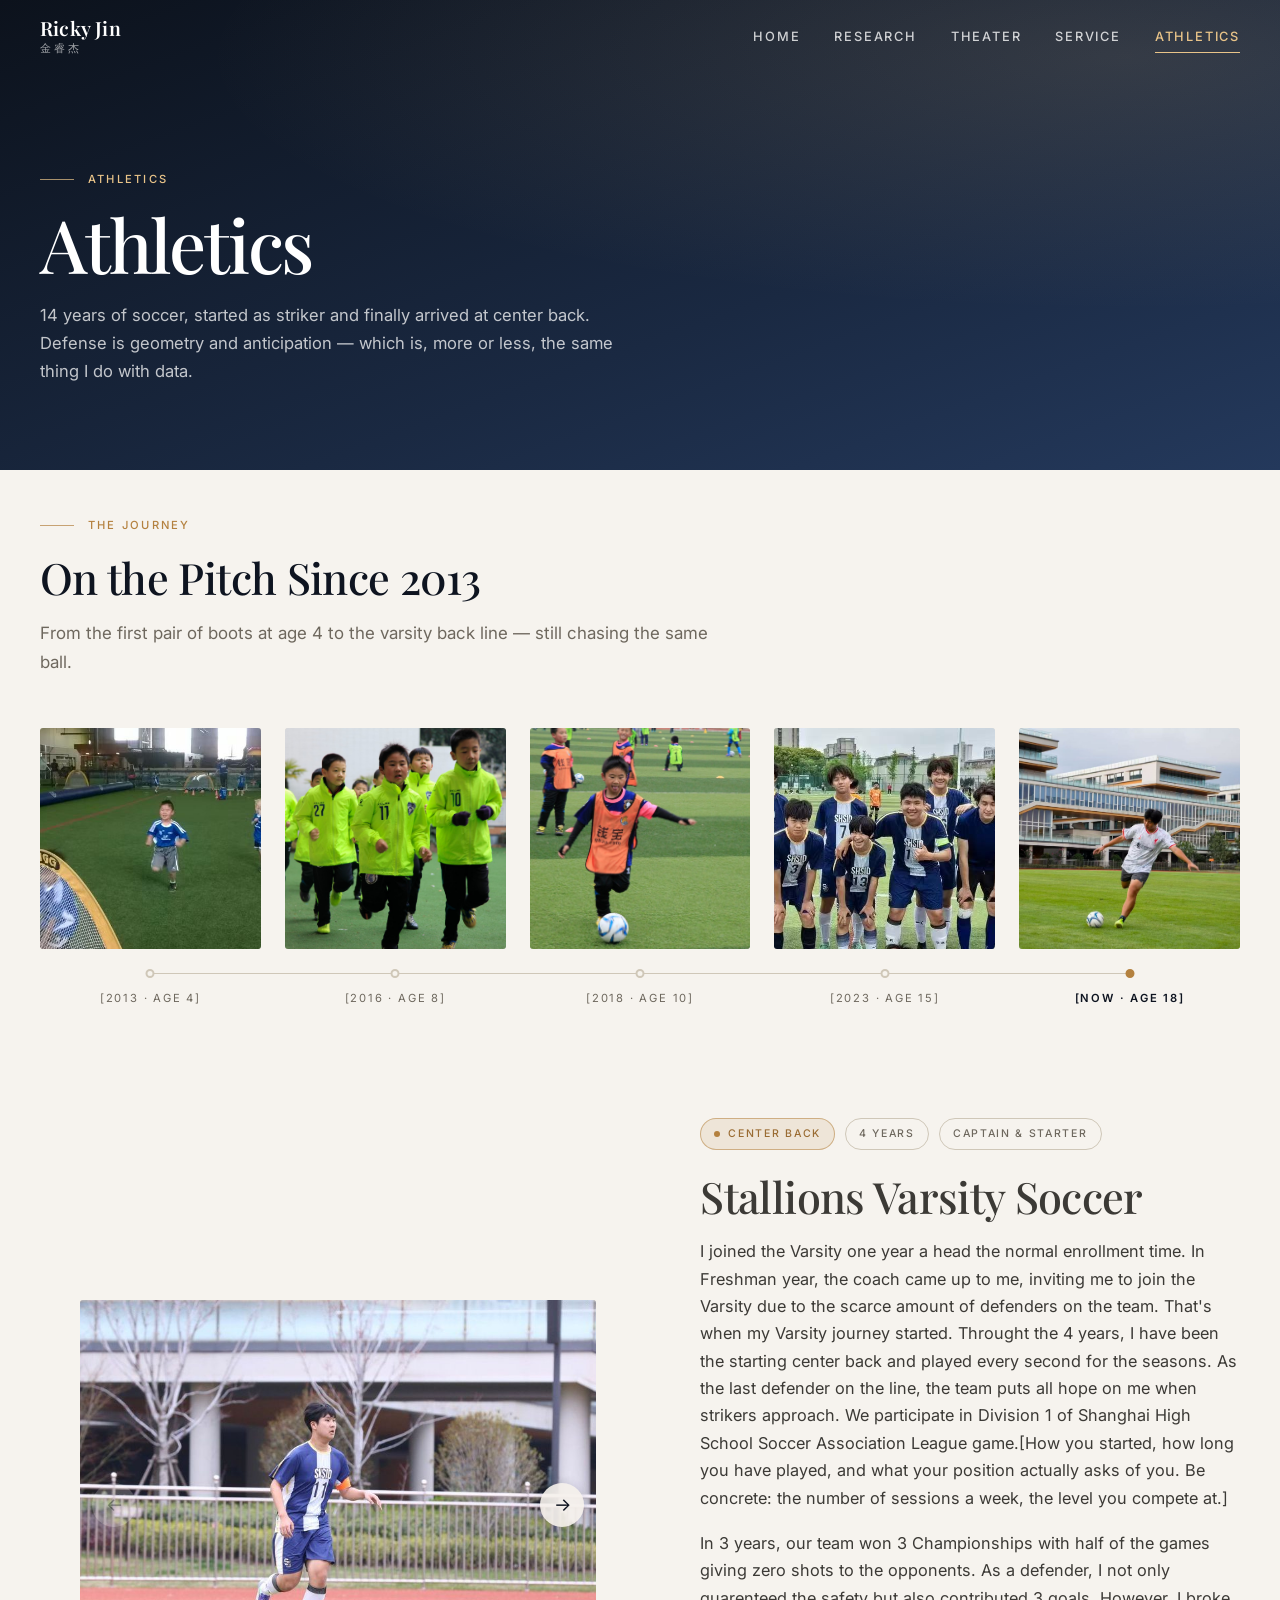
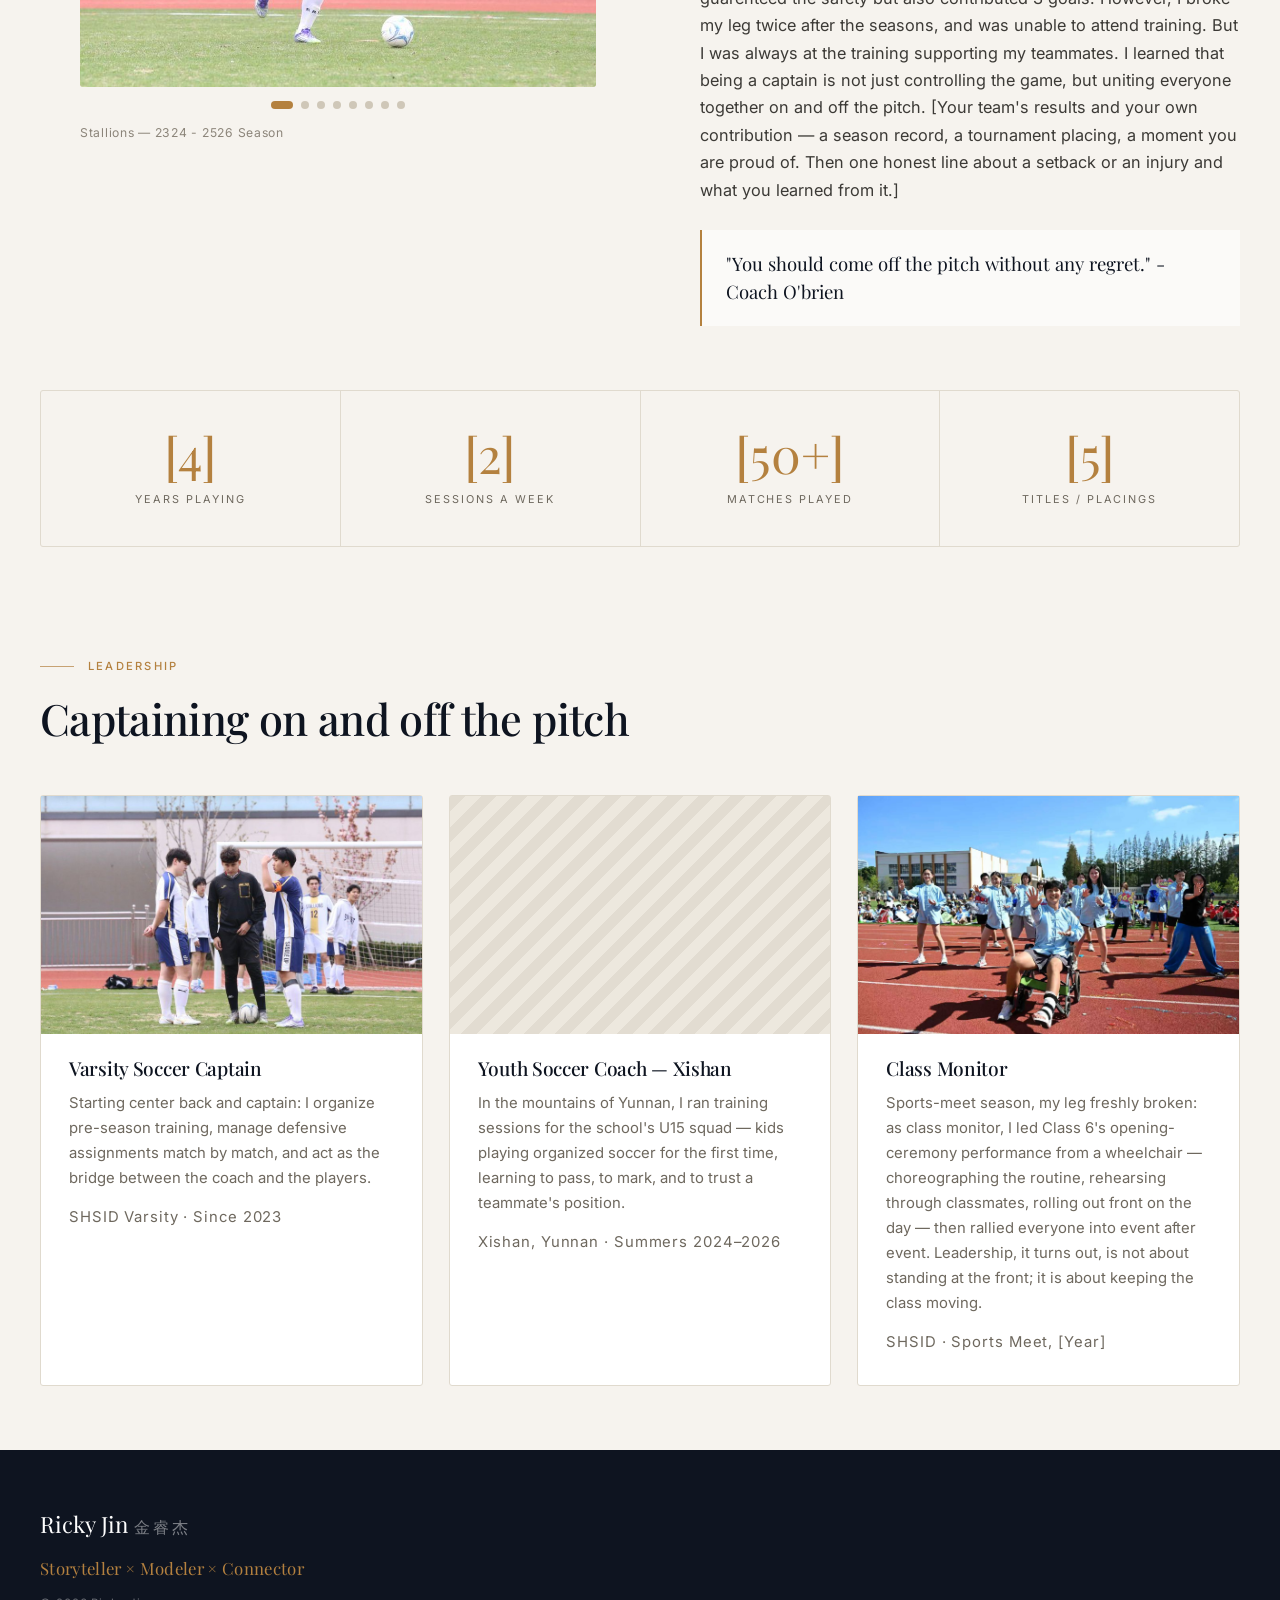
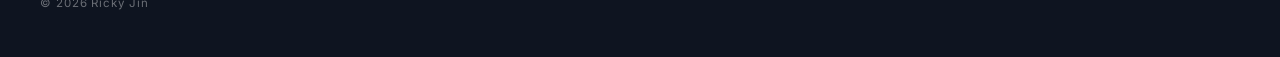
==== commit f73ea628: "ok" ====
--- a/athletics.html
+++ b/athletics.html
@@ -250,15 +250,18 @@
 
       <article class="subcard reveal">
         <div class="ph r-16x10" data-img-key="athletics.lead3" style="margin:-30px -28px 24px;border-radius:0">
-          <img alt="Third leadership role">
-          <span class="ph__hint">Click to upload photo</span>
-        </div>
-        <h3 data-key="athletics.lead3.title" data-ph="Title">[Leadership Role Three]</h3>
+          <img alt="Leading Class 6's sports-meet opening ceremony from a wheelchair, leg in a cast">
+          <span class="ph__hint">Click to upload photo</span>
+        </div>
+        <h3 data-key="athletics.lead3.title" data-ph="Title">Class Monitor</h3>
         <p data-key="athletics.lead3.text" data-ph="Description">
-          [A third role where you led people — what you were responsible for,
-          and what changed because you stepped up.]
-        </p>
-        <p class="cap" data-key="athletics.lead3.meta" data-ph="Meta line">[Organization] · [Dates]</p>
+          Sports-meet season, my leg freshly broken: as class monitor, I led Class 6's
+          opening-ceremony performance from a wheelchair — choreographing the routine,
+          rehearsing through classmates, rolling out front on the day — then rallied
+          everyone into event after event. Leadership, it turns out, is not about
+          standing at the front; it is about keeping the class moving.
+        </p>
+        <p class="cap" data-key="athletics.lead3.meta" data-ph="Meta line">SHSID · Sports Meet, [Year]</p>
       </article>
     </div>
   </div>
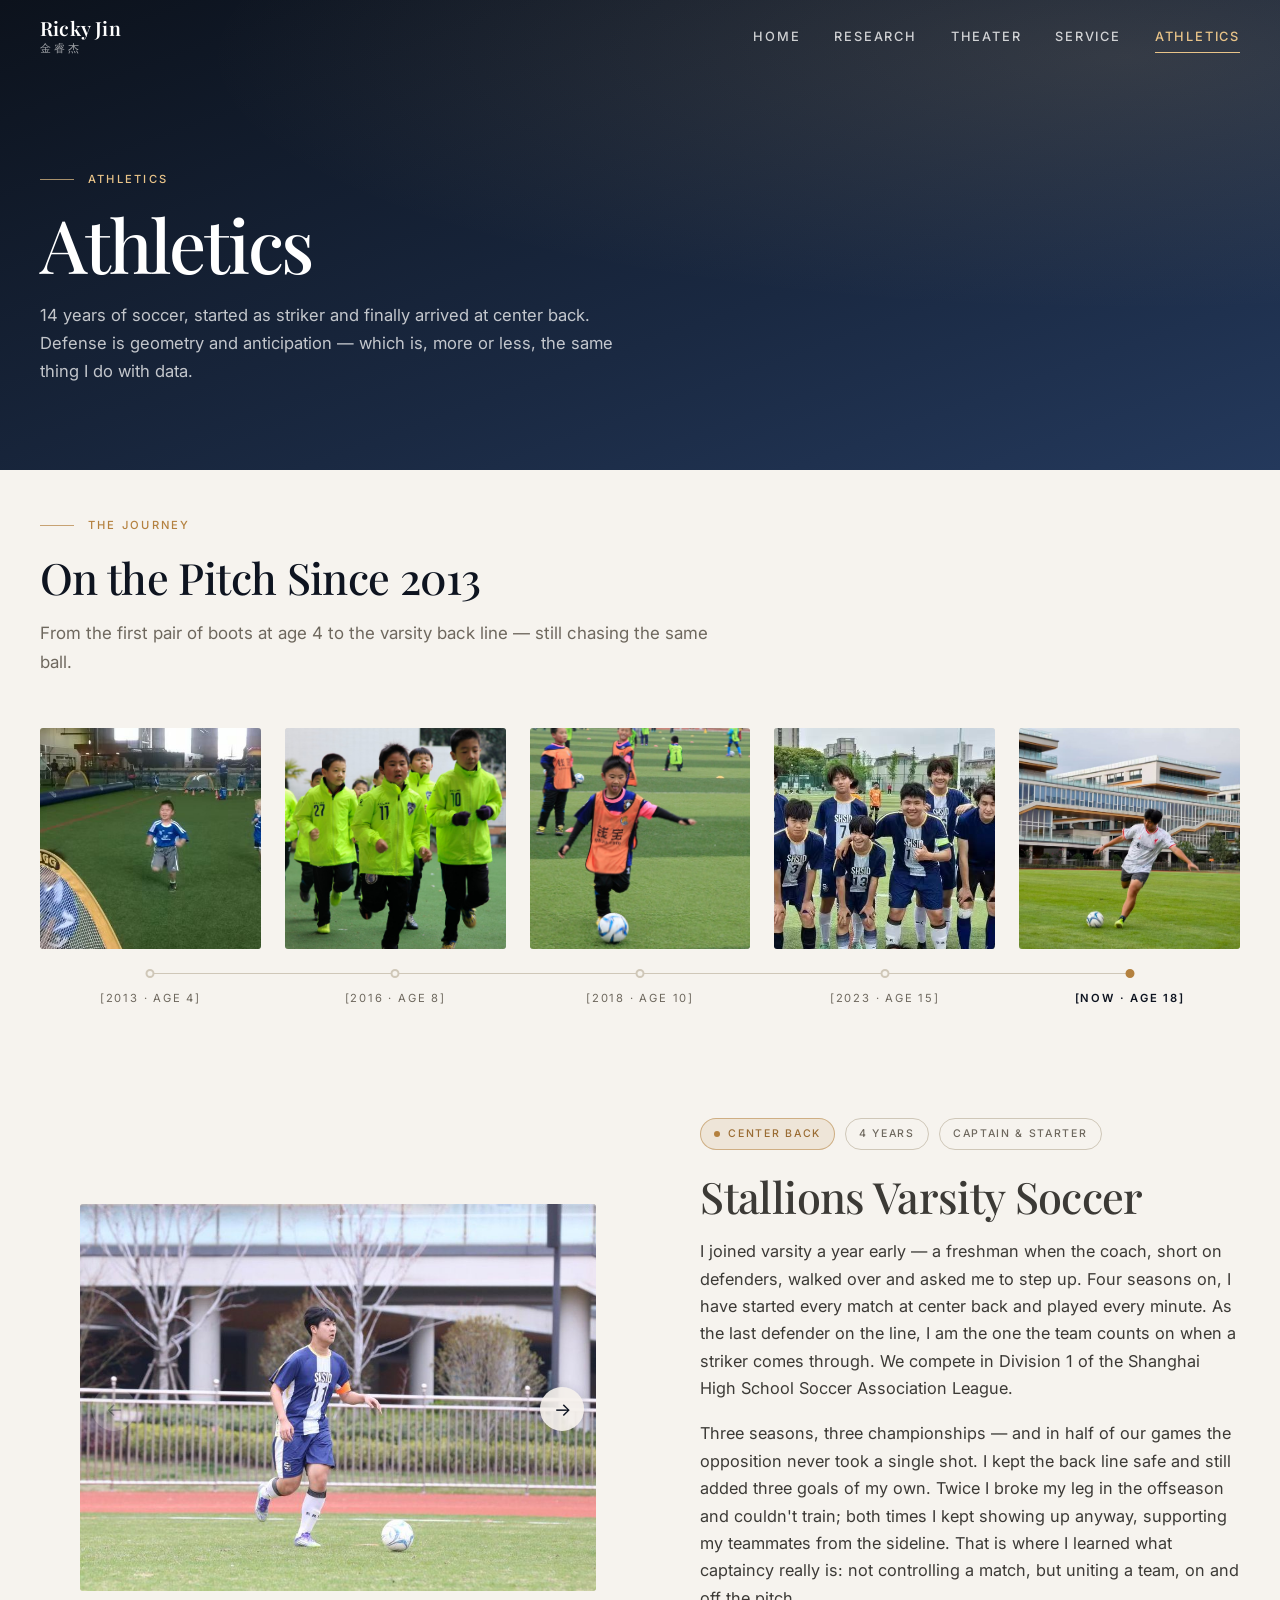
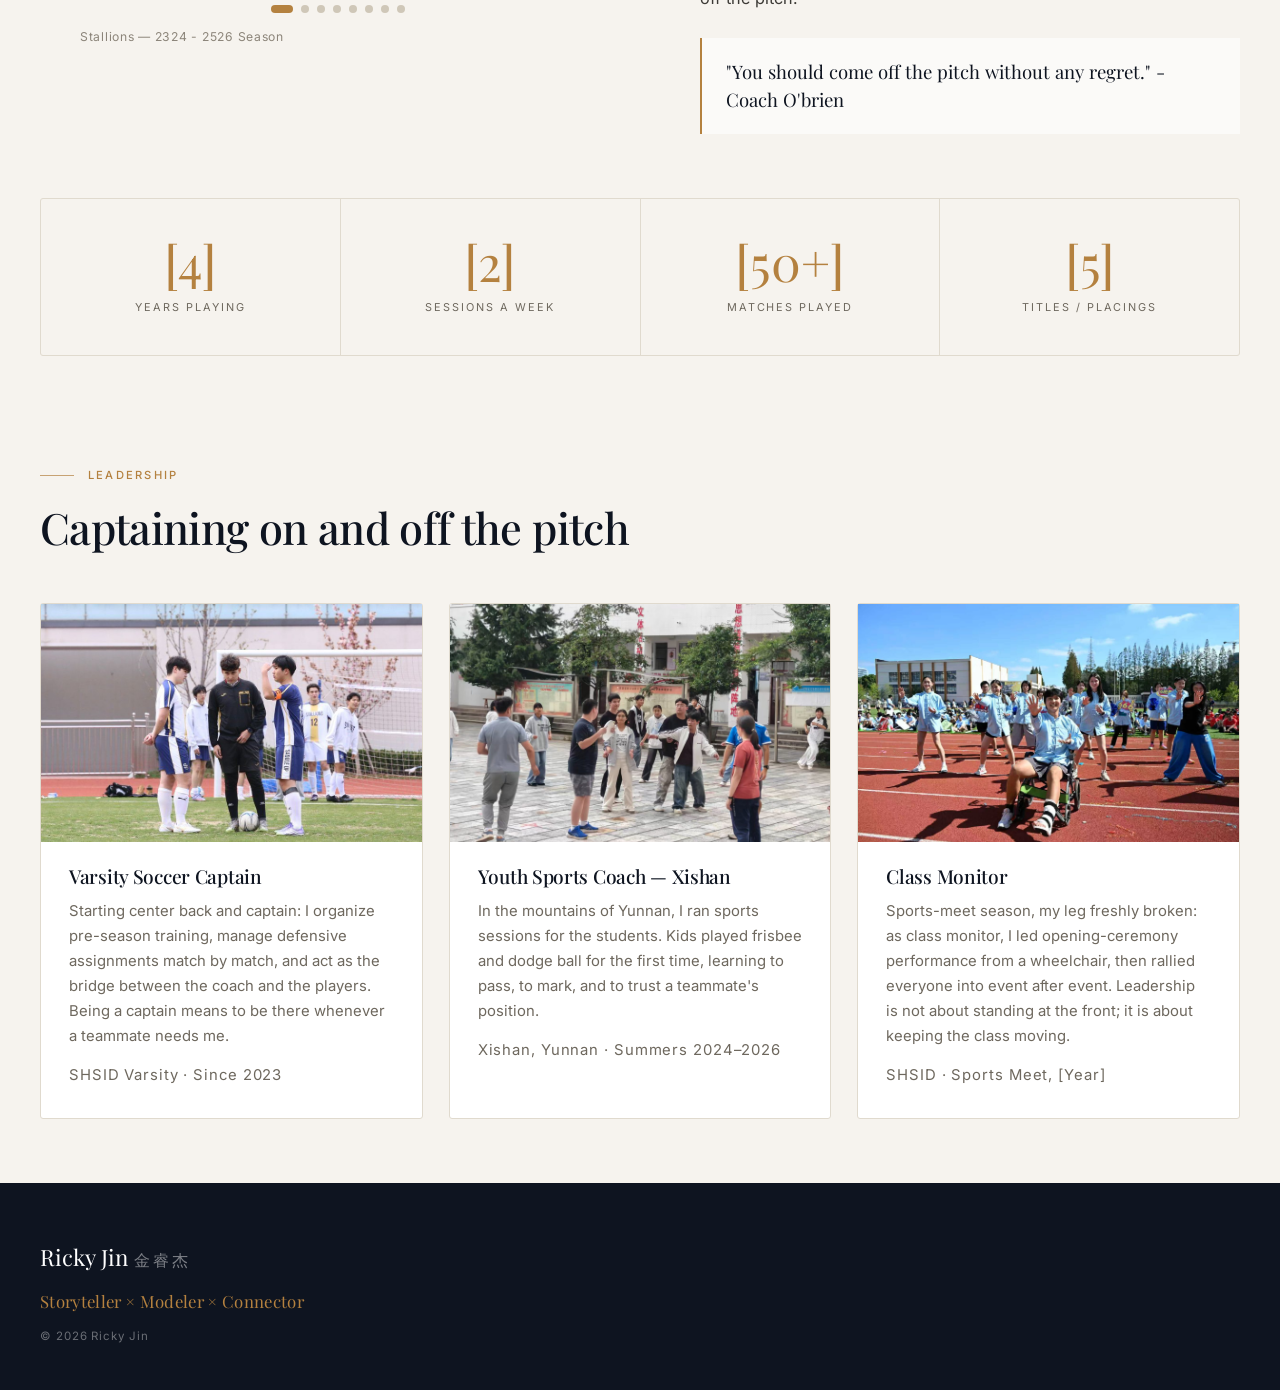
==== commit a4e7e158: "doi" ====
--- a/athletics.html
+++ b/athletics.html
@@ -8,7 +8,7 @@
 <link rel="preconnect" href="https://fonts.googleapis.com">
 <link rel="preconnect" href="https://fonts.gstatic.com" crossorigin>
 <link href="https://fonts.googleapis.com/css2?family=Playfair+Display:ital,wght@0,400..700;1,400..600&family=Inter:wght@300..600&display=swap" rel="stylesheet">
-<link rel="stylesheet" href="assets/css/main.css?v=20261031">
+<link rel="stylesheet" href="assets/css/main.css?v=20261031b">
 </head>
 <body>
 
@@ -277,8 +277,8 @@
   </div>
 </footer>
 
-<script src="assets/js/overlay.js?v=20261031"></script>
-<script src="assets/js/app.js?v=20261031"></script>
-<script src="assets/js/edit.js?v=20261031"></script>
+<script src="assets/js/overlay.js?v=20261031b"></script>
+<script src="assets/js/app.js?v=20261031b"></script>
+<script src="assets/js/edit.js?v=20261031b"></script>
 </body>
 </html>
--- a/assets/css/main.css
+++ b/assets/css/main.css
@@ -302,6 +302,8 @@
 .rmeta div{font-size:.78rem;color:var(--muted-2)}
 .rmeta dt{letter-spacing:.16em;text-transform:uppercase;font-size:.64rem;margin-bottom:5px;color:var(--muted)}
 .rmeta dd{margin:0;color:var(--ink);font-weight:500}
+.rmeta dd a{color:var(--accent-2);text-decoration:none;border-bottom:1px solid rgba(180,129,63,.45);transition:color .15s,border-color .15s}
+.rmeta dd a:hover{color:var(--accent);border-bottom-color:var(--accent)}
 
 details.abstract{margin-top:26px;border-top:1px solid var(--line);padding-top:16px}
 details.abstract summary{
